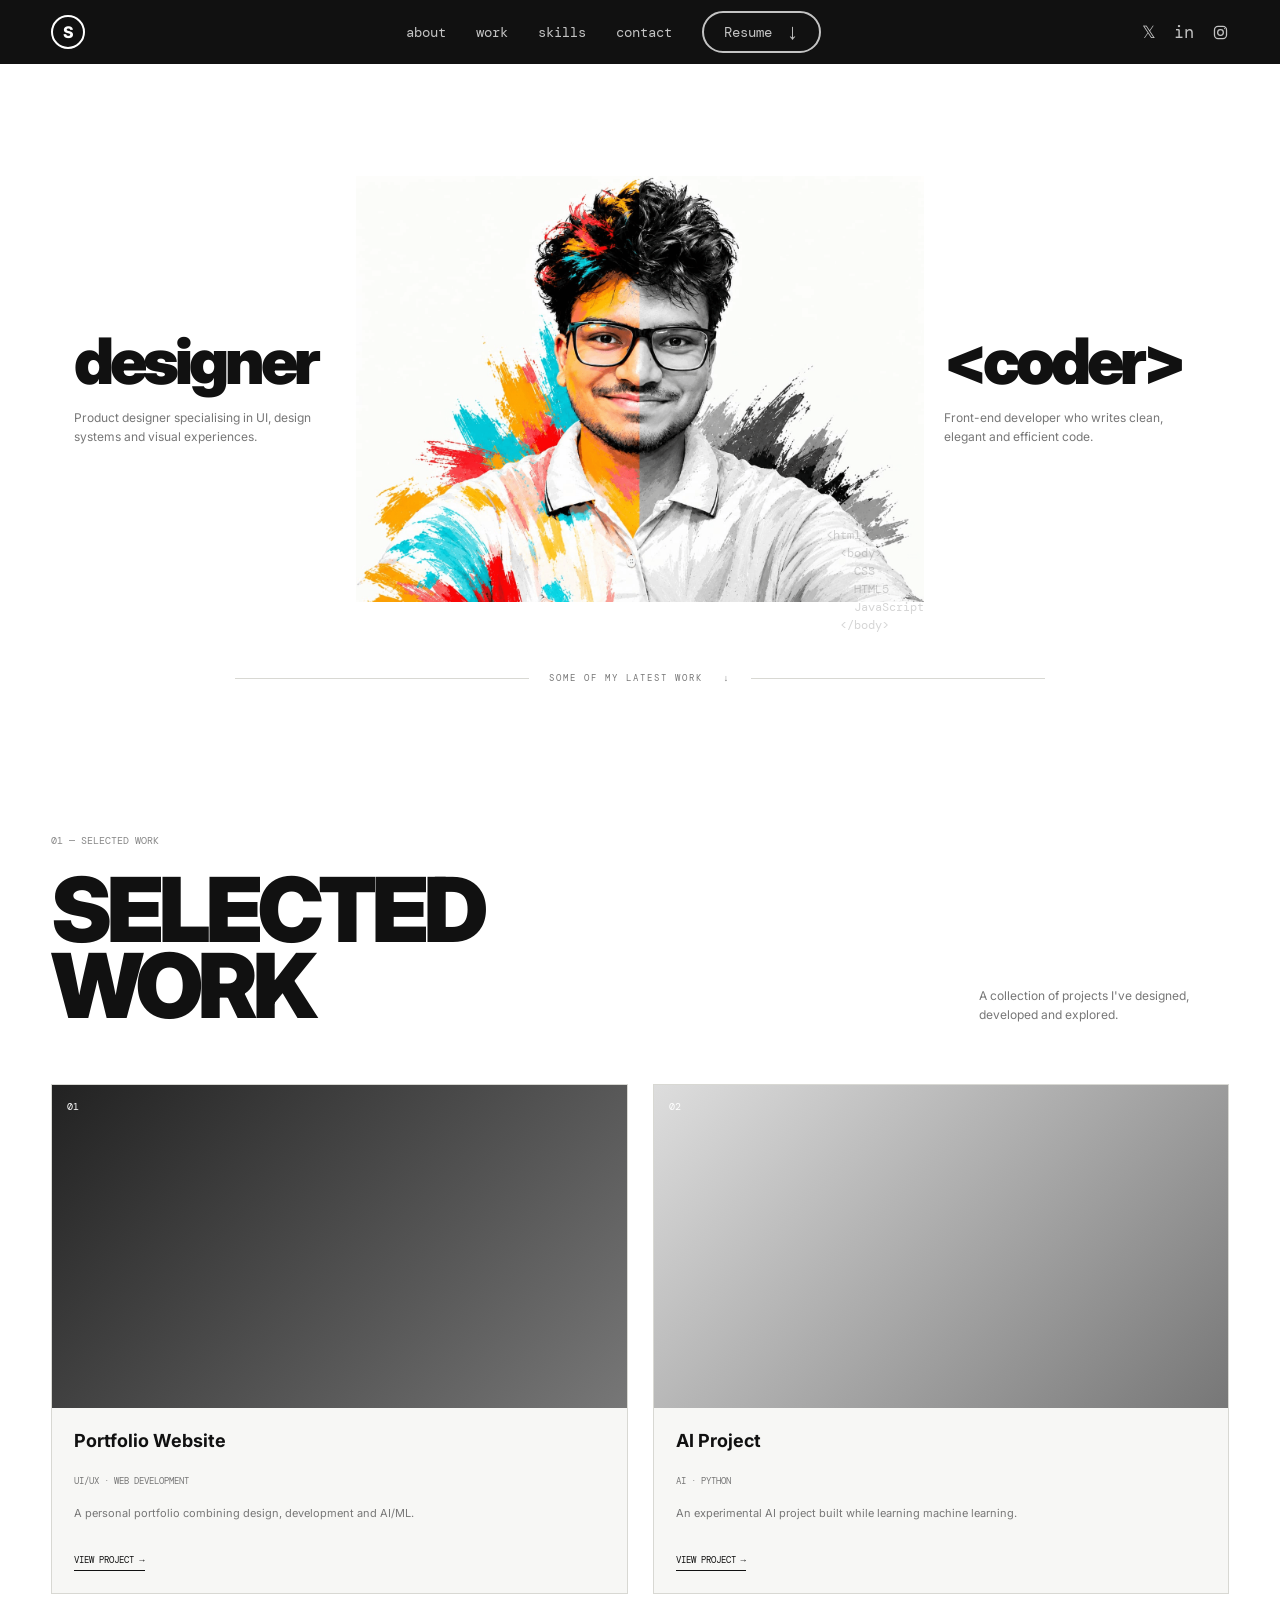
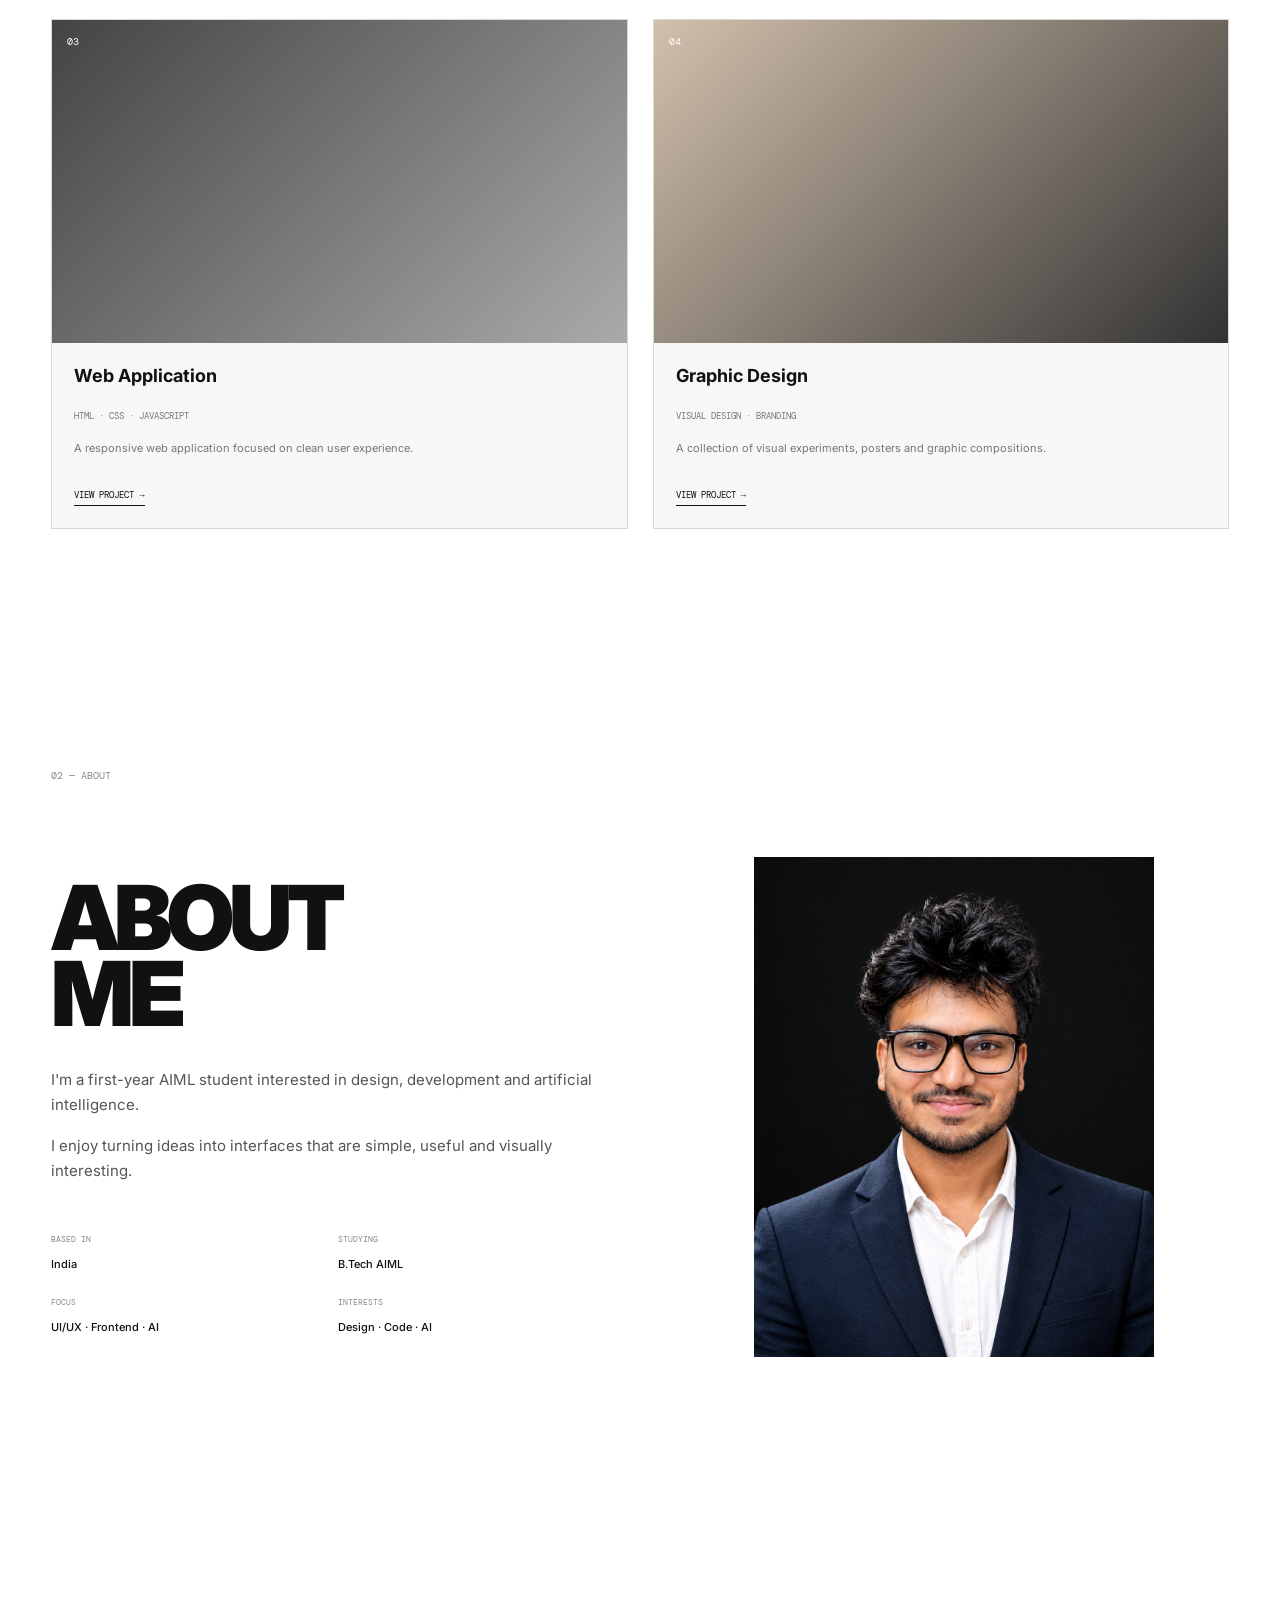
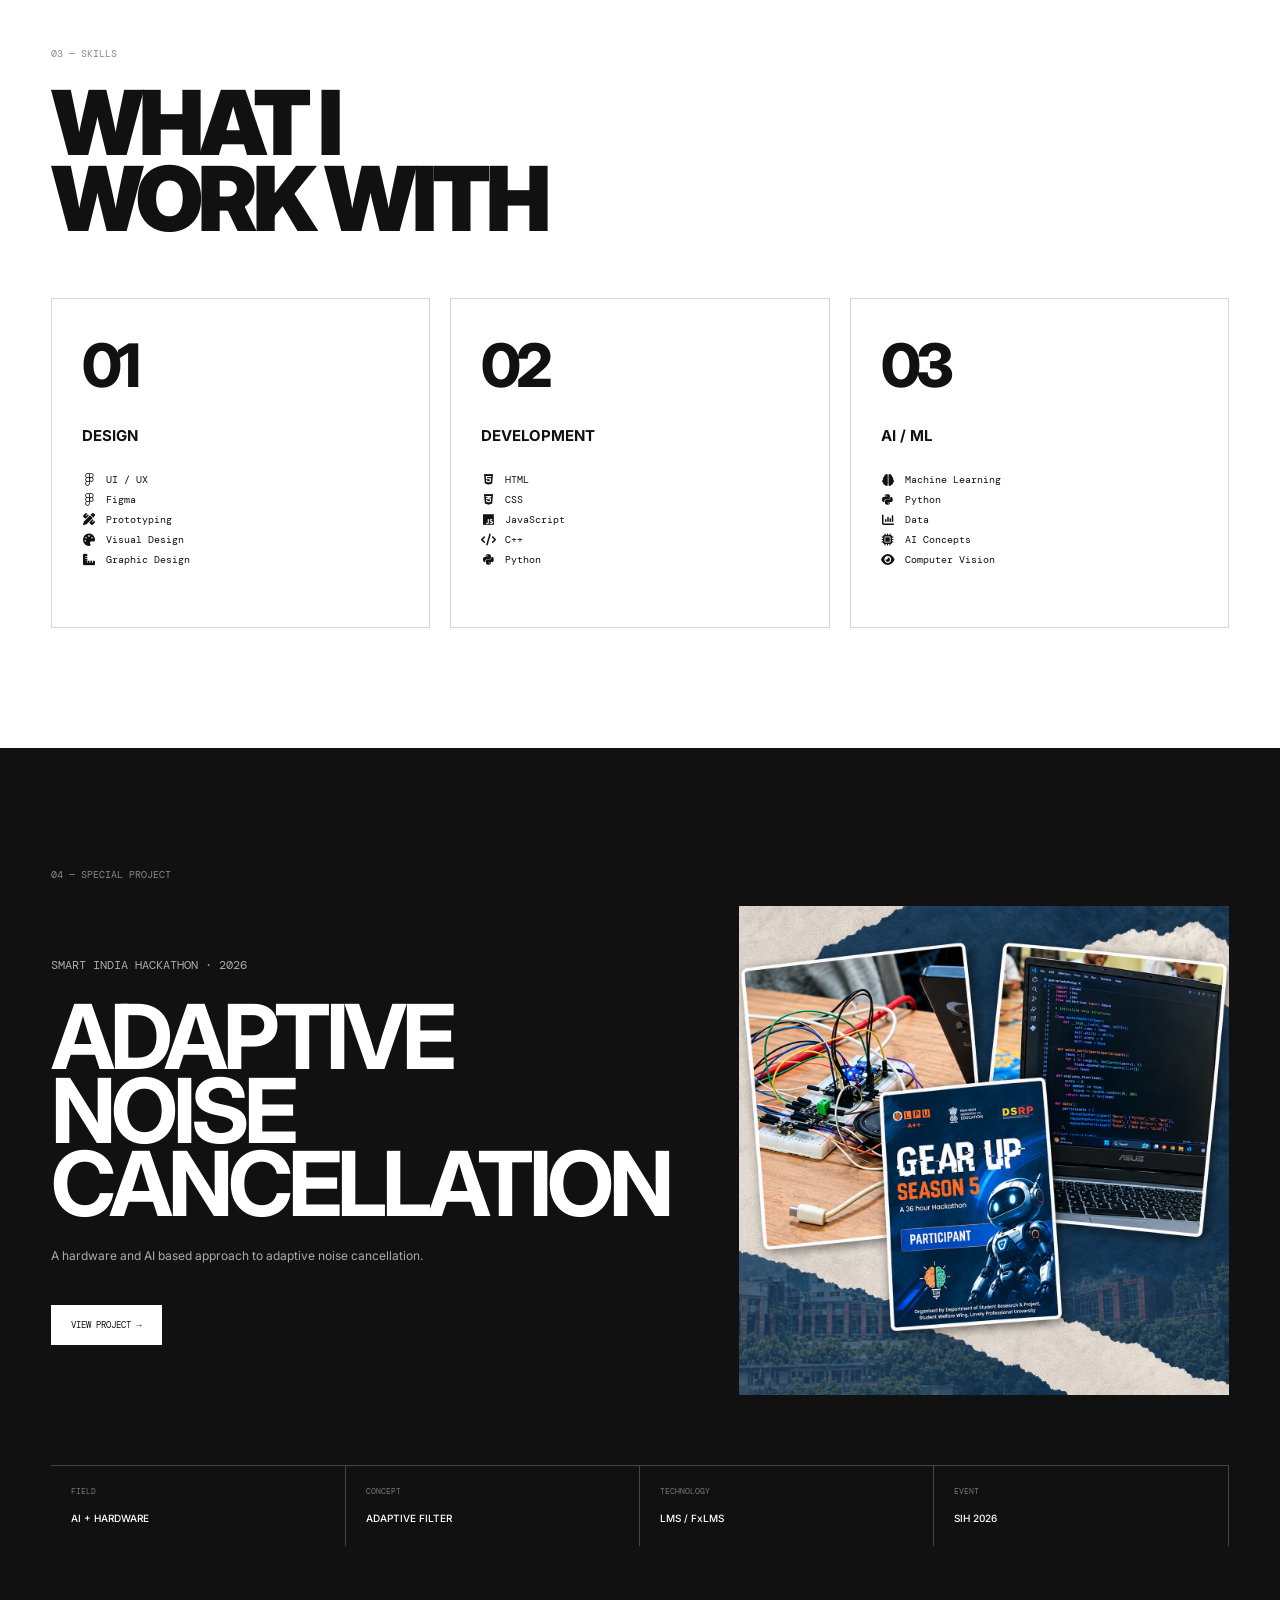
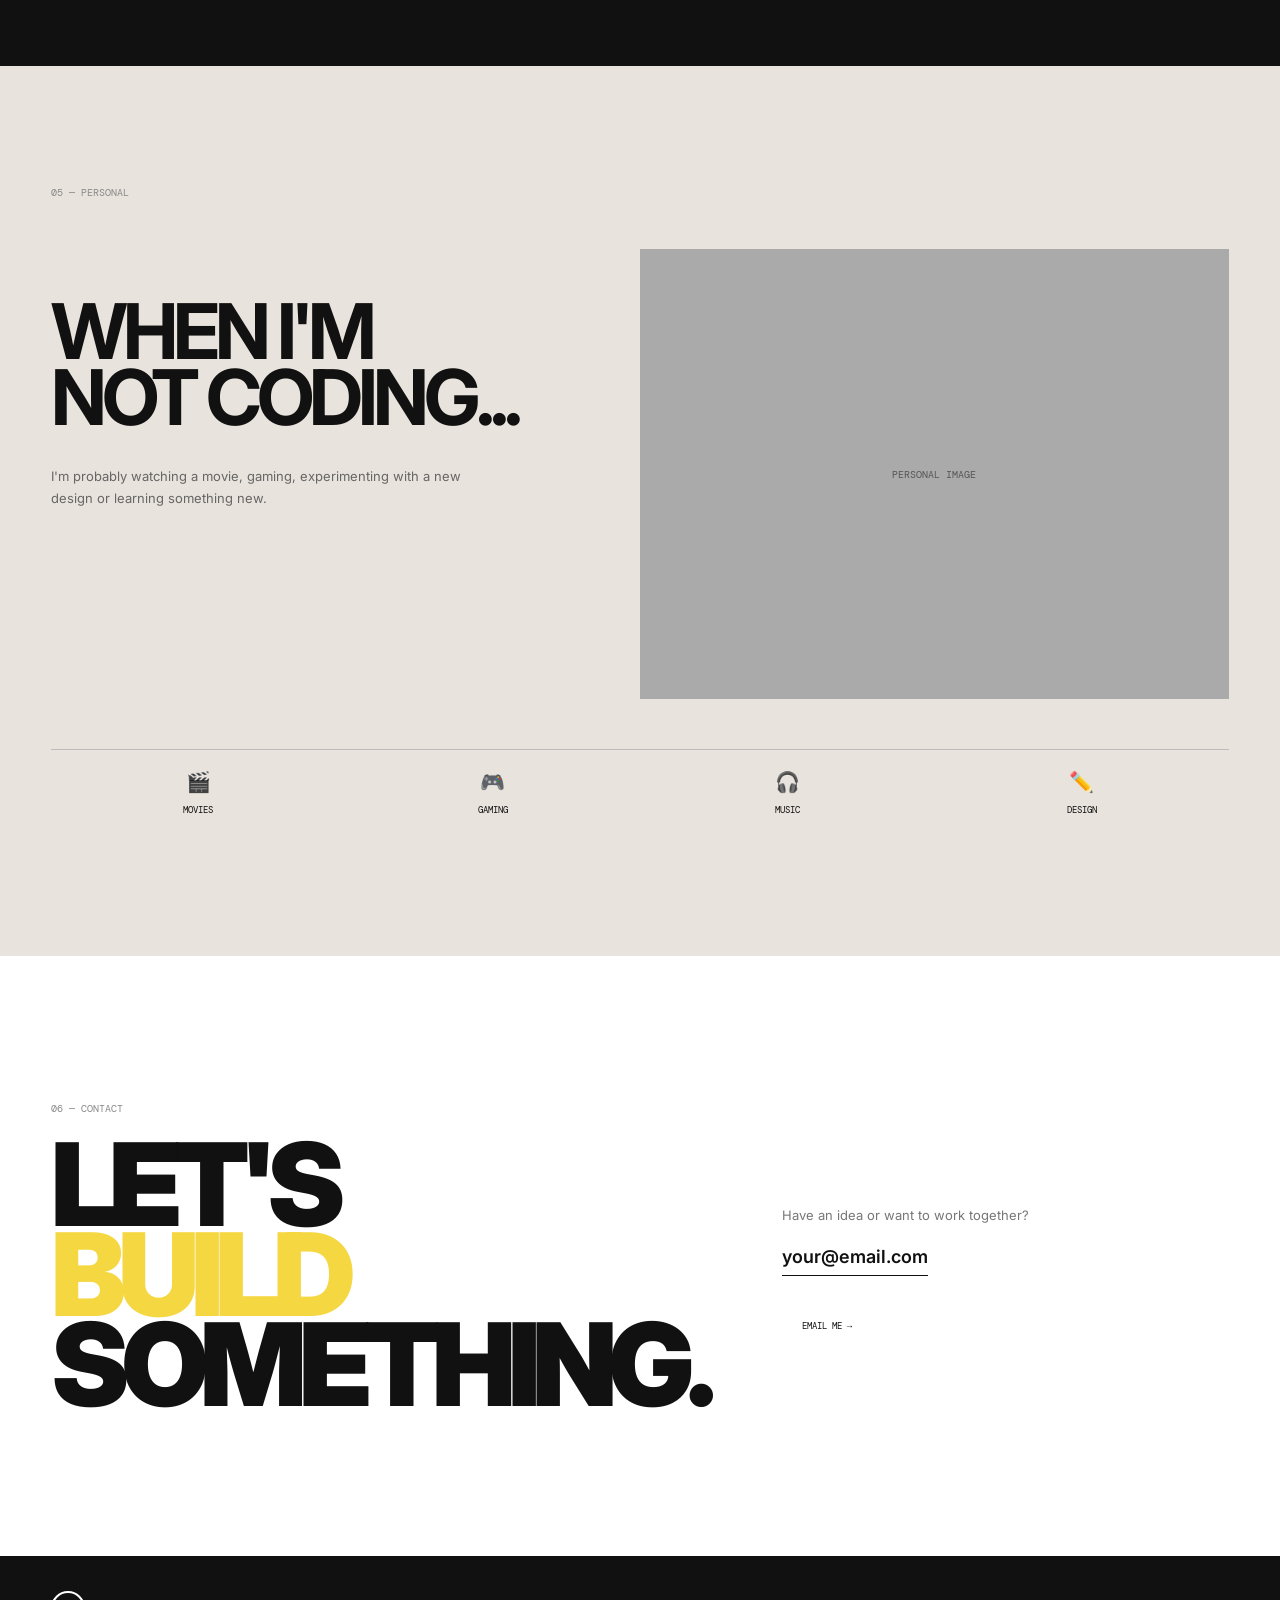
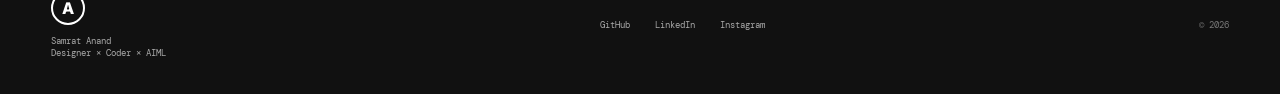
==== index_modified.html @ 87cb7495 "Base" ====
<!DOCTYPE html>
<html lang="en">

<head>
    <meta charset="UTF-8">
    <meta name="viewport" content="width=device-width, initial-scale=1.0">

    <title>Samrat Anand | Designer × Coder</title>

    <!-- Google Fonts -->
    <link rel="preconnect" href="https://fonts.googleapis.com">
    <link rel="preconnect" href="https://fonts.gstatic.com" crossorigin>

    <link
        href="https://fonts.googleapis.com/css2?family=DM+Mono:wght@400;500&family=Inter:wght@400;500;600;700;800;900&display=swap"
        rel="stylesheet">

    <link rel="stylesheet" href="https://cdnjs.cloudflare.com/ajax/libs/font-awesome/6.5.2/css/all.min.css">
    <!-- CSS -->
    <link rel="stylesheet" href="style.css">

</head>


<body>

    <!-- =========================
         NAVBAR
    ========================== -->

    <nav>

        <a href="#" class="logo">
            S
        </a>

        <div class="nav-links">
            <a href="#about">about</a>
            <a href="#work">work</a>
            <a href="#skills">skills</a>
            <a href="#contact">contact</a>
            <a href="resume.pdf" download  class="resume-btn"> 
                <span>Resume</span>
                <span class="download-icon">↓</span>
            </a>
        </div>

        <div class="socials">
            <a href="https://x.com/Yourxsamrat" target="_blank" aria-label="X">𝕏</a>
            <a href="https://www.linkedin.com/in/samrat-anand-4928663a1/" target="_blank" aria-label="LinkedIn">in</a>
            <a href="https://www.instagram.com/yourxsamrat/" target="_blank" aria-label="Instagram">
                <svg viewBox="0 0 24 24" aria-hidden="true" fill="none" stroke="currentColor" stroke-width="1.8">
                    <rect x="3.5" y="3.5" width="17" height="17" rx="5" />
                    <circle cx="12" cy="12" r="4" />
                    <circle cx="17.7" cy="6.5" r=".8" fill="currentColor" stroke="none" />
                </svg>
            </a>
        </div>

    </nav>



    <!-- =========================
         HERO
    ========================== -->

    <section class="hero">

        <!-- LEFT -->

        <div class="hero-side hero-left">

            <h1>designer</h1>

            <p>
                Product designer specialising in
                UI, design systems and visual experiences.
            </p>

        </div>


        <!-- CENTER -->

        <div class="hero-image">

            <img class="portrait" src="samrat.png" alt="Samrat Anand">

            <div class="code-bg">
                &lt;html&gt;<br>
                &nbsp;&nbsp;&lt;body&gt;<br>
                &nbsp;&nbsp;&nbsp;&nbsp;CSS<br>
                &nbsp;&nbsp;&nbsp;&nbsp;HTML5<br>
                &nbsp;&nbsp;&nbsp;&nbsp;JavaScript<br>
                &nbsp;&nbsp;&lt;/body&gt;
            </div>

        </div>


        <!-- RIGHT -->

        <div class="hero-side hero-right">

            <h1>&lt;coder&gt;</h1>

            <p>
                Front-end developer who writes
                clean, elegant and efficient code.
            </p>

        </div>


        <div class="hero-bottom">
            SOME OF MY LATEST WORK
            <span>↓</span>
        </div>

    </section>



    <!-- =========================
         SELECTED WORK
    ========================== -->

    <section id="work" class="section">

        <div class="section-number">
            01 — SELECTED WORK
        </div>

        <div class="section-heading">

            <h2>
                SELECTED<br>
                WORK
            </h2>

            <p>
                A collection of projects I've designed,
                developed and explored.
            </p>

        </div>


        <!-- ALL CARDS SAME SIZE -->

        <div class="project-grid">


            <!-- PROJECT 1 -->

            <article class="project-card">

                <div class="project-image project-one">
                    <span>01</span>
                </div>

                <div class="project-info">

                    <h3>Portfolio Website</h3>

                    <p class="project-type">
                        UI/UX · WEB DEVELOPMENT
                    </p>

                    <p class="project-description">
                        A personal portfolio combining
                        design, development and AI/ML.
                    </p>

                    <a href="#">
                        VIEW PROJECT →
                    </a>

                </div>

            </article>



            <!-- PROJECT 2 -->

            <article class="project-card">

                <div class="project-image project-two">
                    <span>02</span>
                </div>

                <div class="project-info">

                    <h3>AI Project</h3>

                    <p class="project-type">
                        AI · PYTHON
                    </p>

                    <p class="project-description">
                        An experimental AI project built
                        while learning machine learning.
                    </p>

                    <a href="#">
                        VIEW PROJECT →
                    </a>

                </div>

            </article>



            <!-- PROJECT 3 -->

            <article class="project-card">

                <div class="project-image project-three">
                    <span>03</span>
                </div>

                <div class="project-info">

                    <h3>Web Application</h3>

                    <p class="project-type">
                        HTML · CSS · JAVASCRIPT
                    </p>

                    <p class="project-description">
                        A responsive web application
                        focused on clean user experience.
                    </p>

                    <a href="#">
                        VIEW PROJECT →
                    </a>

                </div>

            </article>



            <!-- PROJECT 4 -->

            <article class="project-card">

                <div class="project-image project-four">
                    <span>04</span>
                </div>

                <div class="project-info">

                    <h3>Graphic Design</h3>

                    <p class="project-type">
                        VISUAL DESIGN · BRANDING
                    </p>

                    <p class="project-description">
                        A collection of visual experiments,
                        posters and graphic compositions.
                    </p>

                    <a href="#">
                        VIEW PROJECT →
                    </a>

                </div>

            </article>

        </div>

    </section>



    <!-- =========================
         ABOUT
    ========================== -->

    <section id="about" class="section">

        <div class="section-number">
            02 — ABOUT
        </div>


        <div class="about-grid">

            <div class="about-text">

                <h2>
                    ABOUT<br>
                    ME
                </h2>

                <p>
                    I'm a first-year AIML student interested
                    in design, development and artificial
                    intelligence.
                </p>

                <p>
                    I enjoy turning ideas into interfaces
                    that are simple, useful and visually
                    interesting.
                </p>


                <div class="details">

                    <div>
                        <span>BASED IN</span>
                        <strong>India</strong>
                    </div>

                    <div>
                        <span>STUDYING</span>
                        <strong>B.Tech AIML</strong>
                    </div>

                    <div>
                        <span>FOCUS</span>
                        <strong>UI/UX · Frontend · AI</strong>
                    </div>

                    <div>
                        <span>INTERESTS</span>
                        <strong>Design · Code · AI</strong>
                    </div>

                </div>

            </div>


            <div class="about-image">
                <img src="samrat_about.png" alt="Samrat Anand portrait">
            </div>

        </div>

    </section>



    <!-- =========================
         SKILLS
    ========================== -->

    <section id="skills" class="section">

        <div class="section-number">
            03 — SKILLS
        </div>

        <h2 class="big-title">
            WHAT I<br>
            WORK WITH
        </h2>


        <div class="skills-grid">


            <div class="skill-card">

                <span class="skill-number">
                    01
                </span>

                <h3>DESIGN</h3>

                <ul>
                    <li><i class="fa-brands fa-figma"></i> UI / UX</li>
                    <li><i class="fa-brands fa-figma"></i> Figma</li>
                    <li><i class="fa-solid fa-pen-ruler"></i> Prototyping</li>
                    <li><i class="fa-solid fa-palette"></i> Visual Design</li>
                    <li><i class="fa-solid fa-ruler-combined"></i> Graphic Design</li>
                </ul>

            </div>



            <div class="skill-card">

                <span class="skill-number">
                    02
                </span>

                <h3>DEVELOPMENT</h3>

                <ul>
                    <li><i class="fa-brands fa-html5"></i> HTML</li>
                    <li><i class="fa-brands fa-css3-alt"></i> CSS</li>
                    <li><i class="fa-brands fa-js"></i> JavaScript</li>
                    <li><i class="fa-solid fa-code"></i> C++</li>
                    <li><i class="fa-brands fa-python"></i> Python</li>
                </ul>

            </div>



            <div class="skill-card">

                <span class="skill-number">
                    03
                </span>

                <h3>AI / ML</h3>

                <ul>
                    <li><i class="fa-solid fa-brain"></i> Machine Learning</li>
                    <li><i class="fa-brands fa-python"></i> Python</li>
                    <li><i class="fa-solid fa-chart-column"></i> Data</li>
                    <li><i class="fa-solid fa-microchip"></i> AI Concepts</li>
                    <li><i class="fa-solid fa-eye"></i> Computer Vision</li>
                </ul>

            </div>

        </div>

    </section>



    <!-- =========================
         SPECIAL PROJECT
    ========================== -->

    <section class="special-project">

        <div class="section-number">
            04 — SPECIAL PROJECT
        </div>


        <div class="special-grid">

            <div class="special-content">

                <p class="mono">
                    SMART INDIA HACKATHON · 2026
                </p>

                <h2>
                    ADAPTIVE<br>
                    NOISE<br>
                    CANCELLATION
                </h2>

                <p class="special-description">
                    A hardware and AI based approach
                    to adaptive noise cancellation.
                </p>

                <a href="#" class="button">
                    VIEW PROJECT →
                </a>

            </div>


            <div class="special-image">
                <img src="sih.png" alt="Sih image" >
            </div>

        </div>


        <div class="special-details">

            <div>
                <span>FIELD</span>
                <strong>AI + HARDWARE</strong>
            </div>

            <div>
                <span>CONCEPT</span>
                <strong>ADAPTIVE FILTER</strong>
            </div>

            <div>
                <span>TECHNOLOGY</span>
                <strong>LMS / FxLMS</strong>
            </div>

            <div>
                <span>EVENT</span>
                <strong>SIH 2026</strong>
            </div>

        </div>

    </section>



    <!-- =========================
         PERSONAL
    ========================== -->

    <section class="personal">

        <div class="section-number">
            05 — PERSONAL
        </div>


        <div class="personal-grid">

            <div class="personal-text">

                <h2>
                    WHEN I'M<br>
                    NOT CODING...
                </h2>

                <p>
                    I'm probably watching a movie,
                    gaming, experimenting with a new
                    design or learning something new.
                </p>

            </div>


            <div class="personal-image">
                PERSONAL IMAGE
            </div>

        </div>


        <div class="interests">

            <div>
                🎬
                <span>MOVIES</span>
            </div>

            <div>
                🎮
                <span>GAMING</span>
            </div>

            <div>
                🎧
                <span>MUSIC</span>
            </div>

            <div>
                ✏️
                <span>DESIGN</span>
            </div>

        </div>

    </section>



    <!-- =========================
         CONTACT
    ========================== -->

    <section id="contact" class="contact section">

        <div class="section-number">
            06 — CONTACT
        </div>


        <div class="contact-grid">

            <h2>
                LET'S<br>
                <span class="highlight-word">BUILD</span><br>
                SOMETHING.
            </h2>


            <div class="contact-info">

                <p>
                    Have an idea or want to
                    work together?
                </p>

                <a
                    href="mailto:your@email.com"
                    class="email">
                    your@email.com
                </a>

                <a
                    href="mailto:your@email.com"
                    class="button">
                    EMAIL ME →
                </a>

            </div>

        </div>

    </section>



    <!-- =========================
         FOOTER
    ========================== -->

    <footer>

        <div>

            <div class="footer-logo">
                A
            </div>

            <p>
                Samrat Anand<br>
                Designer × Coder × AIML
            </p>

        </div>


        <div class="footer-links">

            <a href="#">GitHub</a>
            <a href="https://www.linkedin.com/in/samrat-anand-4928663a1/" target="_blank" aria-label="LinkedIn"">LinkedIn</a>
            <a href="https://www.instagram.com/yourxsamrat/" target="_blank ">Instagram</a>

        </div>


        <div class="copyright">
            © 2026
        </div>

    </footer>


</body>

</html>
---- style.css ----
* {
    margin: 0;
    padding: 0;
    box-sizing: border-box;
}

html {
    scroll-behavior: smooth;
}

body {
    background: #fff;
    color: #111;
    font-family: "Inter", sans-serif;
    overflow-x: hidden;
}

a {
    color: inherit;
    text-decoration: none;
}

img {
    max-width: 100%;
    display: block;
}

:root {
    --black: #111;
    --white: #fff;
    --gray: #777;
    --light-gray: #d8d8d3;
}

.mono {
    font-family: "DM Mono", monospace;
}


/* =========================
   NAVBAR
========================= */

nav {
    height: 64px;

    background: #111;
    color: white;

    display: flex;
    align-items: center;
    justify-content: space-between;

    padding: 0 4vw;

    position: sticky;
    top: 0;

    z-index: 100;
}

.logo,
.footer-logo {
    width: 34px;
    height: 34px;

    border: 2px solid white;
    border-radius: 50%;

    display: flex;
    align-items: center;
    justify-content: center;

    font-weight: 800;
}

.nav-links {
    display: flex;
    gap: 30px;
    align-items: center;
}

.nav-links a,
.socials a {
    font-family: "DM Mono", monospace;
    font-size: 12px;

    opacity: .75;

    transition: .3s;
}

.nav-links a {
    font-size: 14px;
}

.nav-links a:hover,
.socials a:hover {
    opacity: 1;
}

.socials {
    display: flex;
    align-items: center;
    gap: 18px;
}

.socials a {
    font-size: 17px;
}

.socials svg {
    display: block;
    width: 17px;
    height: 17px;
}

.resume-btn {
    display: inline-flex;
    align-items: center;
    gap: 14px;

    padding: 10px 20px;

    border: 2px solid #fff;
    border-radius: 50px;

    color: white;
    text-decoration: none;

    font-size: 16px;
    

    transition: all 0.3s ease;
}

.download-icon{
    font-size: 22px;
    line-height: 18px;
}
.resume-btn:hover {
    background: #fff;
    color: black;
}

/* =========================
   HERO
========================= */

.hero {
    width: 92%;
    max-width: 1400px;
    min-height: 650px;
    margin: auto;
    display: grid;
    grid-template-columns: 1fr 2fr 1fr;
    align-items: center;
    position: relative;
    column-gap: 20px;
}

.hero-side {
    position: relative;
    z-index: 2;
}

.hero-left {
    padding-left: 8%;
    padding-right: 0;
}
.hero-right {
    padding-left: o;
    padding-right: 8%;
}

.hero-side h1 {
    font-size: clamp(48px, 5vw, 78px);
    line-height: .9;
    letter-spacing: -4px;
    font-weight: 900;
}

.hero-side p {
    max-width: 250px;
    margin-top: 20px;
    font-size: 12px;
    line-height: 1.55;
    color: var(--gray);
}

.hero-image {
    width: 100%;
    height: 650px;
    min-height: 500px;
    position: relative;
    display: flex;
    justify-content: center;
    align-items: center;
    overflow: hidden;
}

.portrait {
    width: 100%;
    height: auto;
    object-fit: contain;
    object-position: center bottom;
    border-radius: 0;
    mix-blend-mode: multiply;
}

.code-bg {
    position: absolute;
    right: 0;
    bottom: 80px;
    font-family: "DM Mono", monospace;
    font-size: 12px;
    line-height: 1.5;
    color: #d5d5d5;
    z-index: -1;
}

.hero-bottom {
    position: absolute;

    bottom: 30px;

    left: 0;
    right: 0;

    display: flex;
    align-items: center;
    justify-content: center;

    gap: 20px;

    font-family: "DM Mono", monospace;

    font-size: 9px;
    letter-spacing: 2px;

    color: #777;
}

.hero-bottom::before,
.hero-bottom::after {
    content: "";

    height: 1px;

    background: var(--light-gray);

    width: 25%;
}


/* =========================
   GENERAL SECTION
========================= */

.section {
    width: 92%;
    max-width: 1400px;

    margin: auto;

    padding: 120px 0;
}

.section-number {
    font-family: "DM Mono", monospace;

    font-size: 10px;

    color: #888;

    margin-bottom: 25px;
}

.section-heading {
    display: flex;

    justify-content: space-between;
    align-items: flex-end;

    margin-bottom: 60px;
}

.section-heading h2,
.big-title {
    font-size: clamp(50px, 7vw, 100px);

    line-height: .85;

    letter-spacing: -5px;

    font-weight: 900;
}

.section-heading p {
    width: 250px;

    font-size: 12px;

    line-height: 1.6;

    color: #777;
}


/* =========================
   SELECTED WORK
========================= */

.project-grid {

    display: grid;

    grid-template-columns: repeat(2, 1fr);

    gap: 25px;
}


/*
   IMPORTANT:
   Every project card is the same size.
*/

.project-card {

    border: 1px solid var(--light-gray);

    background: #f7f7f5;

    transition: .3s;
}

.project-card:hover {
    transform: translateY(-6px);
}


/*
   SAME IMAGE SIZE
*/

.project-image {

    width: 100%;

    aspect-ratio: 16 / 9;

    display: flex;

    align-items: flex-start;
    justify-content: space-between;

    padding: 15px;

    color: white;

    font-family: "DM Mono", monospace;

    font-size: 10px;
}


/* Temporary project backgrounds */

.project-one {
    background: linear-gradient(
        135deg,
        #222,
        #777
    );
}

.project-two {
    background: linear-gradient(
        135deg,
        #ddd,
        #777
    );
}

.project-three {
    background: linear-gradient(
        135deg,
        #444,
        #aaa
    );
}

.project-four {
    background: linear-gradient(
        135deg,
        #d2c0ac,
        #333
    );
}


.project-info {

    padding: 22px;

    min-height: 185px;

    display: flex;

    flex-direction: column;

    justify-content: space-between;
}

.project-info h3 {
    font-size: 18px;
}

.project-type {
    font-family: "DM Mono", monospace;

    font-size: 9px;

    color: #777;

    margin-top: 6px;
}

.project-description {
    font-size: 11px;

    color: #777;

    line-height: 1.5;

    max-width: 400px;
}

.project-info a {
    font-family: "DM Mono", monospace;

    font-size: 9px;

    margin-top: 15px;

    width: fit-content;

    border-bottom: 1px solid #111;

    padding-bottom: 4px;
}


/* =========================
   ABOUT
========================= */

.about-grid {

    display: grid;

    grid-template-columns: 1fr 1fr;

    gap: 80px;

    align-items: center;
}

.about-text h2 {

    font-size: clamp(50px, 7vw, 100px);

    line-height: .85;

    letter-spacing: -5px;
    font-weight: 900;

    margin-bottom: 35px;
}

.about-text > p {

    max-width: 550px;

    font-size: 15px;

    line-height: 1.7;

    color: #555;

    margin-bottom: 15px;
}

.details {

    display: grid;

    grid-template-columns: 1fr 1fr;

    gap: 25px;

    margin-top: 50px;
}

.details span {

    display: block;

    font-family: "DM Mono", monospace;

    font-size: 8px;

    color: #888;

    margin-bottom: 8px;
}

.details strong {

    font-size: 11px;

    font-weight: 500;
}

.about-image {

    width: 400px;
    aspect-ratio: 2/3;
    max-width: 470px;
    height: auto;
    margin-inline: auto;
    padding: 0;
    background: transparent;
    overflow: hidden;

    display: flex;
    justify-content: center;
    align-items: center;
}

.about-image img {
    width: 100%;
    height: auto;
    max-height: 500px;
    object-fit: cover;
    object-position: center;
    display: block;
}


/* =========================
   SKILLS
========================= */

.big-title {

    margin-bottom: 60px;
}

.skills-grid {

    display: grid;

    grid-template-columns: repeat(3, 1fr);

    gap: 20px;
}

.skill-card {

    border: 1px solid var(--light-gray);

    min-height: 330px;

    padding: 30px;

    transition: .3s;
}

.skill-card:hover {

    background: #111;

    color: white;

    transform: translateY(-5px);
}

.skill-number {

    font-size: 60px;

    font-weight: 800;

    letter-spacing: -5px;
}

.skill-card h3 {

    font-size: 15px;

    margin: 25px 0;
}

.skill-card ul {

    list-style: none;

    font-family: "DM Mono", monospace;

    font-size: 10px;

    line-height: 2;
}

.skill-card li {
    display: flex;
    align-items: center;
    gap: 10px;
}

.skill-card li i {
    width: 14px;
    text-align: center;
    font-size: 12px;
    color: inherit;
}


/* =========================
   SPECIAL PROJECT
========================= */

.special-project {

    width: 100%;

    background: #111;

    color: white;

    padding: 120px 4vw;
}

.special-project .section-number {
    color: #888;
}

.special-grid {

    display: grid;

    grid-template-columns: 1.2fr 1fr;

    gap: 70px;

    align-items: center;
}

.special-content h2 {

    font-size: clamp(50px, 7vw, 100px);

    line-height: .82;

    letter-spacing: -5px;

    margin: 25px 0;
}

.special-content > p {

    color: #aaa;

    font-size: 12px;

    line-height: 1.6;

    max-width: 500px;
}

.special-description {
    margin-bottom: 30px;
}

.special-image {

    aspect-ratio: 1 / 1;

    background: linear-gradient(
        135deg,
        #777,
        #222
    );

    display: flex;

    align-items: center;
    justify-content: center;

    font-family: "DM Mono", monospace;

    font-size: 10px;

    color: #aaa;
}

.button {

    display: inline-block;

    padding: 14px 20px;

    background: white;

    color: #111;

    font-family: "DM Mono", monospace;

    font-size: 9px;

    margin-top: 10px;
}

.special-details {

    display: grid;

    grid-template-columns: repeat(4, 1fr);

    margin-top: 70px;

    border-top: 1px solid #444;
}

.special-details div {

    padding: 20px;

    border-right: 1px solid #444;
}

.special-details span {

    display: block;

    font-family: "DM Mono", monospace;

    font-size: 8px;

    color: #777;

    margin-bottom: 10px;
}

.special-details strong {

    font-size: 10px;

    font-weight: 500;
}


/* =========================
   PERSONAL
========================= */

.personal {

    width: 100%;

    background: #e8e3dc;

    padding: 120px 4vw;
}

.personal-grid {

    display: grid;

    grid-template-columns: 1fr 1fr;

    margin-top: 50px;
}

.personal-text {

    padding: 50px 0;
}

.personal-text h2 {

    font-size: clamp(45px, 6vw, 80px);

    line-height: .85;

    letter-spacing: -5px;
}

.personal-text p {

    max-width: 450px;

    margin-top: 35px;

    font-size: 13px;

    line-height: 1.7;

    color: #666;
}

.personal-image {

    min-height: 450px;

    background: #aaa;

    display: flex;

    align-items: center;
    justify-content: center;

    font-family: "DM Mono", monospace;

    font-size: 10px;

    color: #555;
}

.interests {

    display: grid;

    grid-template-columns: repeat(4, 1fr);

    margin-top: 50px;
}

.interests div {

    text-align: center;

    padding: 20px;

    border-top: 1px solid #bbb;

    font-size: 20px;
}

.interests span {

    display: block;

    font-family: "DM Mono", monospace;

    font-size: 9px;

    margin-top: 10px;
}


/* =========================
   CONTACT
========================= */

.contact {

    min-height: 600px;

    display: flex;

    flex-direction: column;

    justify-content: center;
}

.contact-grid {

    display: grid;

    grid-template-columns: 1.5fr 1fr;

    gap: 60px;

    align-items: center;
}

.contact-grid h2 {

    font-size: clamp(60px, 9vw, 140px);

    line-height: .78;

    letter-spacing: -8px;

    font-weight: 900;
    color: #111;
}

.highlight-word {
    color: #f5d742;
}

.contact-info p {

    color: #777;

    font-size: 13px;

    line-height: 1.6;

    margin-bottom: 20px;
}

.email {

    display: block;

    width: fit-content;

    font-size: 18px;

    font-weight: 600;

    border-bottom: 1px solid #111;

    padding-bottom: 8px;

    margin-bottom: 20px;
}


/* =========================
   FOOTER
========================= */

footer {

    background: #111;

    color: white;

    padding: 35px 4vw;

    display: flex;

    align-items: center;

    justify-content: space-between;
}

footer p {

    font-family: "DM Mono", monospace;

    font-size: 9px;

    color: #aaa;

    margin-top: 10px;
}

.footer-logo {

    margin-bottom: 10px;
}

.footer-links {

    display: flex;

    gap: 25px;
}

.footer-links a {

    font-family: "DM Mono", monospace;

    font-size: 9px;

    color: #aaa;
}

.copyright {

    font-family: "DM Mono", monospace;

    font-size: 9px;

    color: #777;
}


/* =========================
   TABLET
========================= */

@media (max-width: 900px) {

    .nav-links {
        display: none;
    }

    .hero {

        grid-template-columns: 1fr;

        text-align: center;

        padding: 70px 0;
    }

    .hero-side p {
        margin: 15px auto;
    }

    .hero-image {

        height: 450px;

        order: 2;
    }

    .hero-side:first-child {
        order: 1;
    }

    .hero-side:last-child {
        order: 3;
    }

    .project-grid {

        grid-template-columns: 1fr;
    }

    .about-grid,
    .special-grid,
    .personal-grid,
    .contact-grid {

        grid-template-columns: 1fr;
    }

    .skills-grid {

        grid-template-columns: 1fr 1fr;
    }

    .special-details {

        grid-template-columns: 1fr 1fr;
    }

    .interests {

        grid-template-columns: 1fr 1fr;
    }

    .section-heading {

        flex-direction: column;

        align-items: flex-start;

        gap: 30px;
    }
}


/* =========================
   MOBILE
========================= */

@media (max-width: 550px) {

    .section,
    .special-project,
    .personal {

        padding: 80px 6vw;
    }

    .hero {

        width: 88%;
    }

    .hero-image {
        height: 430px;
    }

    .portrait {
        width: 100%;
    }

    .hero-side h1 {

        font-size: 45px;
    }

    .skills-grid {

        grid-template-columns: 1fr;
    }

    .details {

        grid-template-columns: 1fr;
    }

    .special-details {

        grid-template-columns: 1fr;
    }

    .special-details div {

        border-right: none;

        border-bottom: 1px solid #444;
    }

    .interests {

        grid-template-columns: 1fr 1fr;
    }

    footer {

        flex-direction: column;

        gap: 30px;

        text-align: center;
    }

    .footer-logo {

        margin: auto;
    }

    .section-heading h2,
    .big-title {

        letter-spacing: -3px;
    }

}
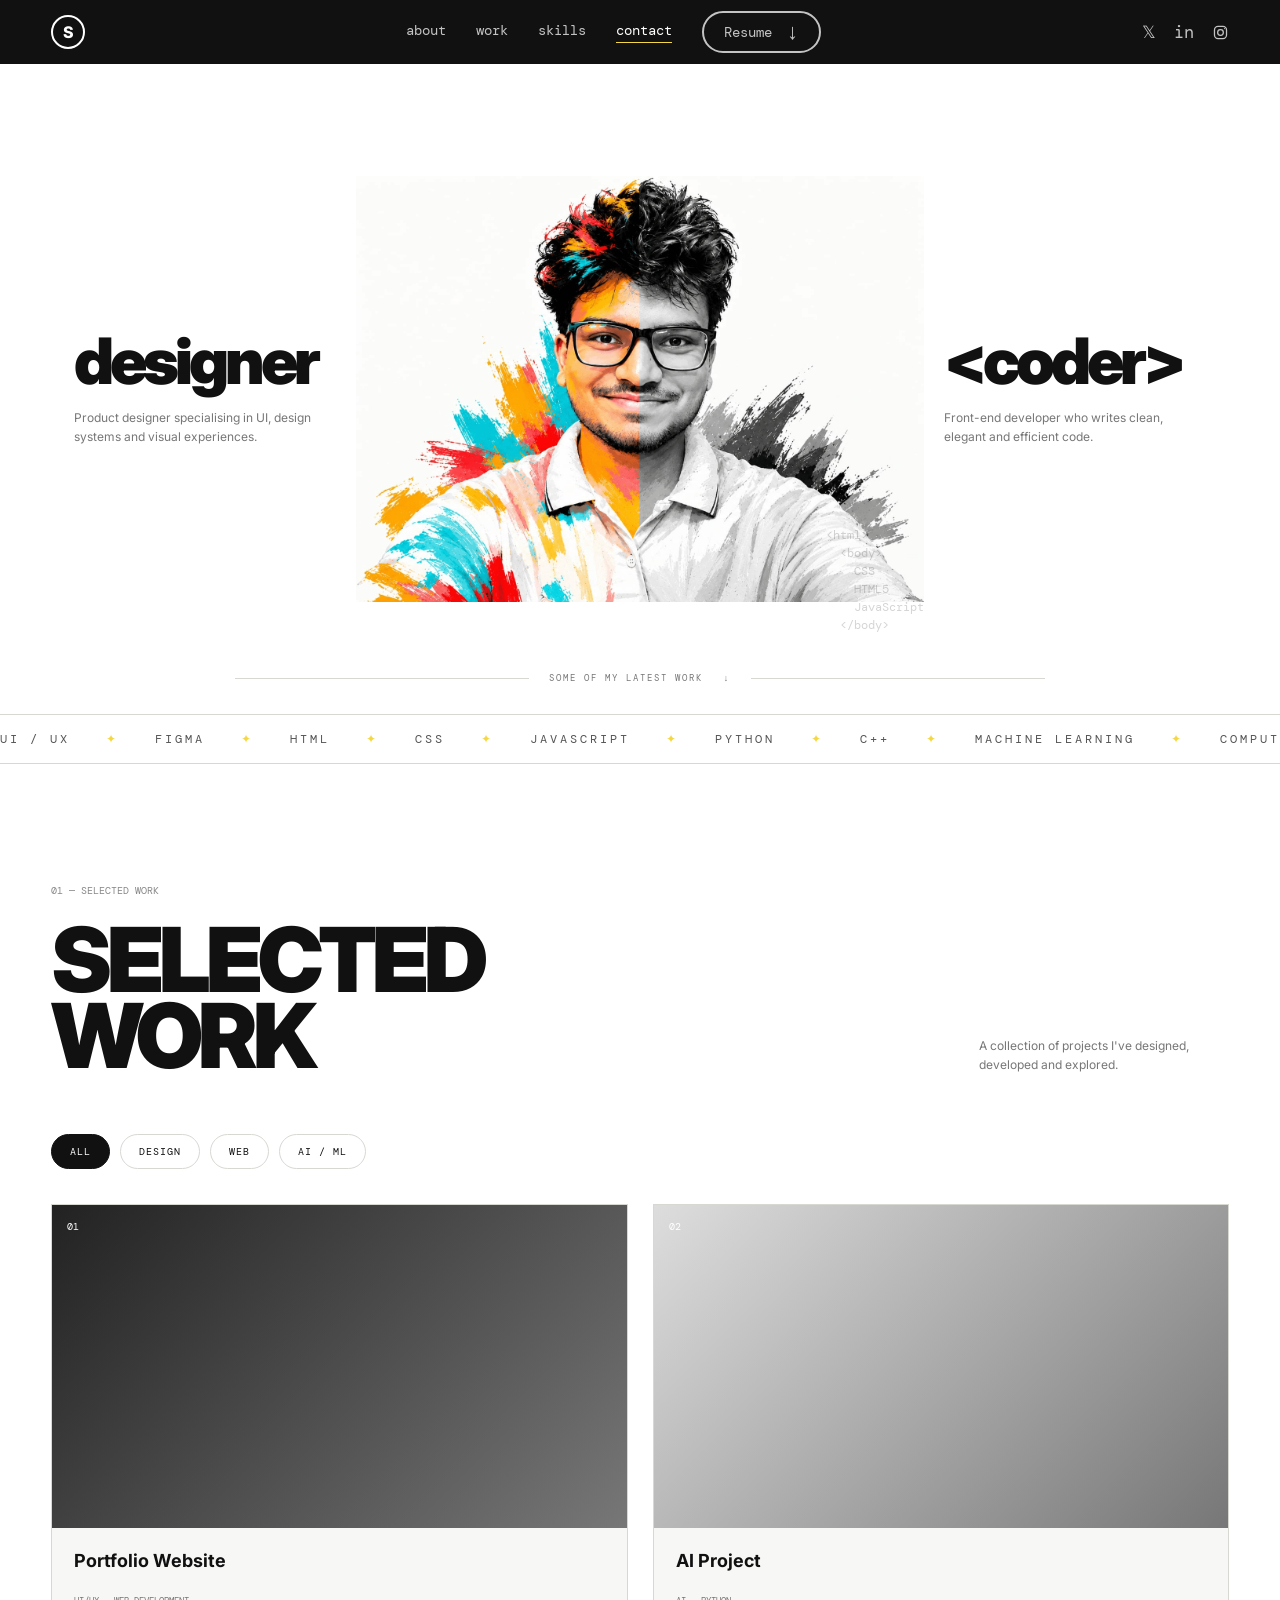
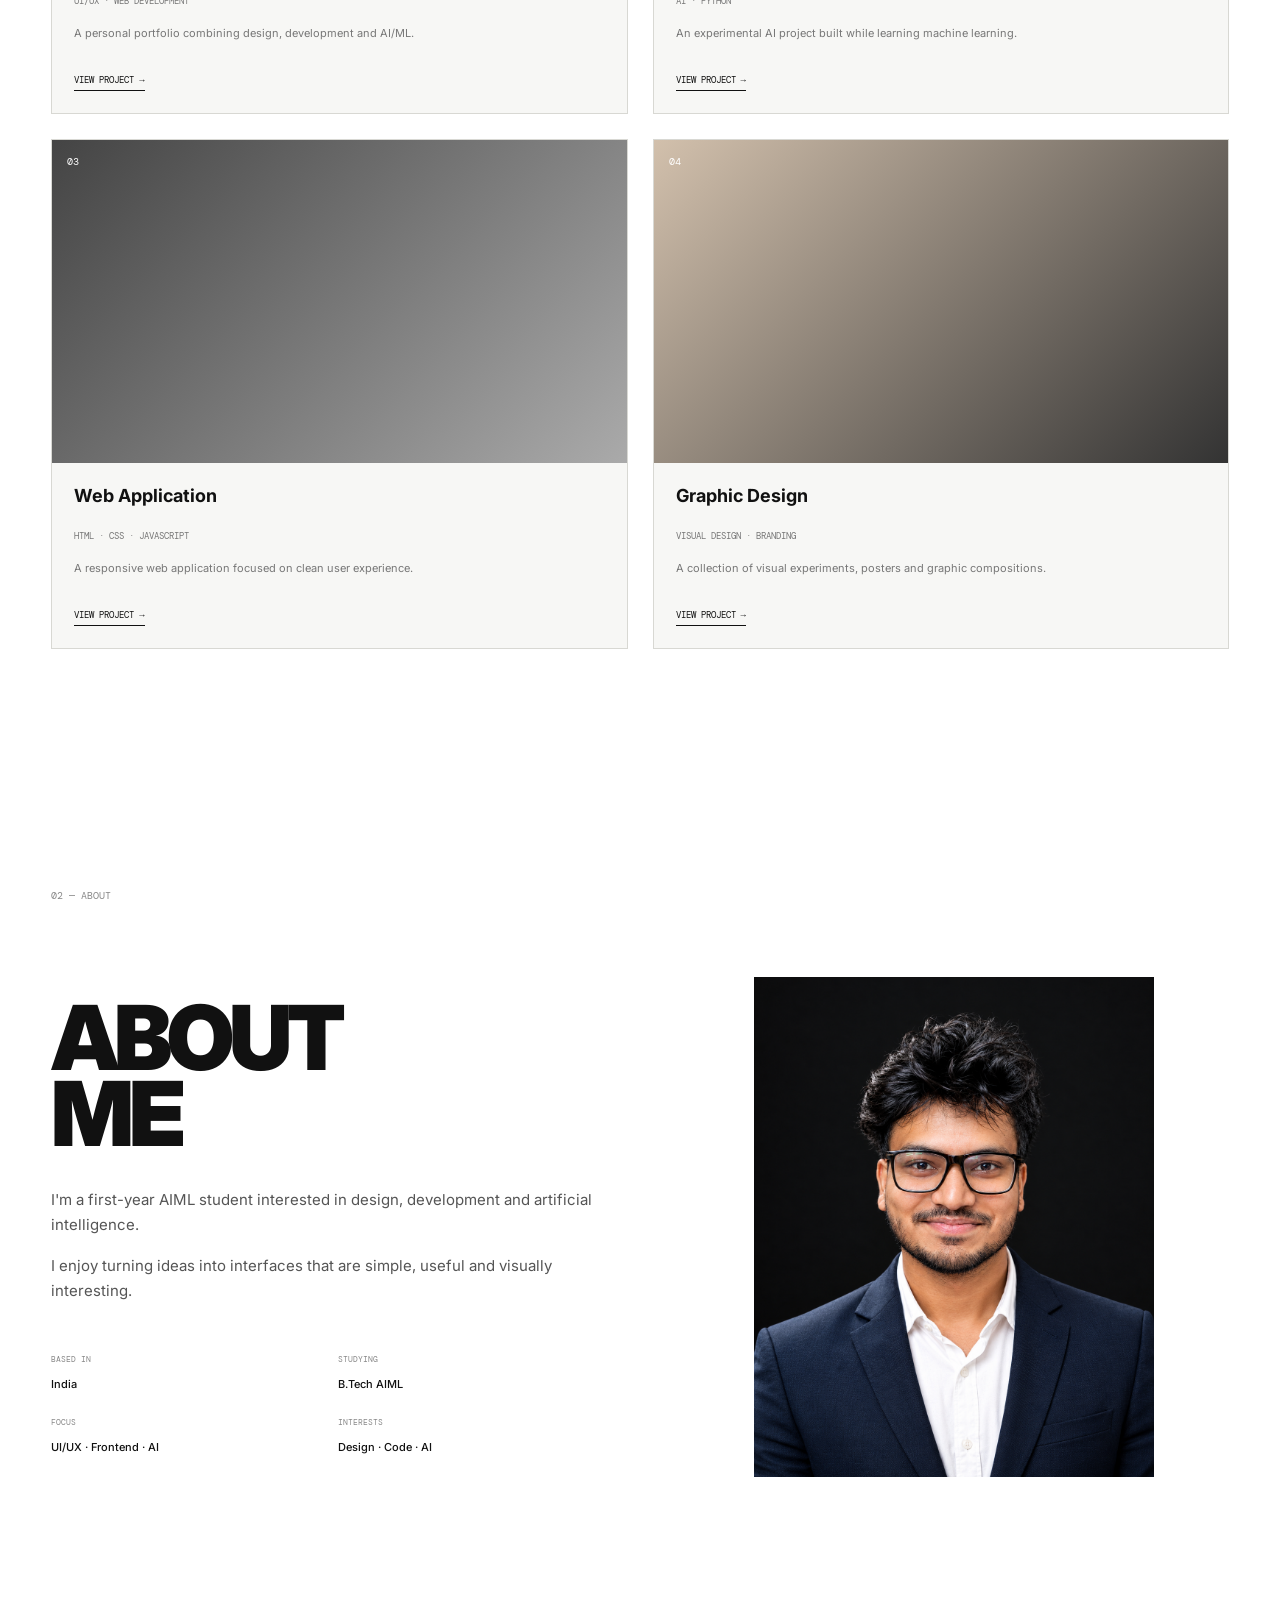
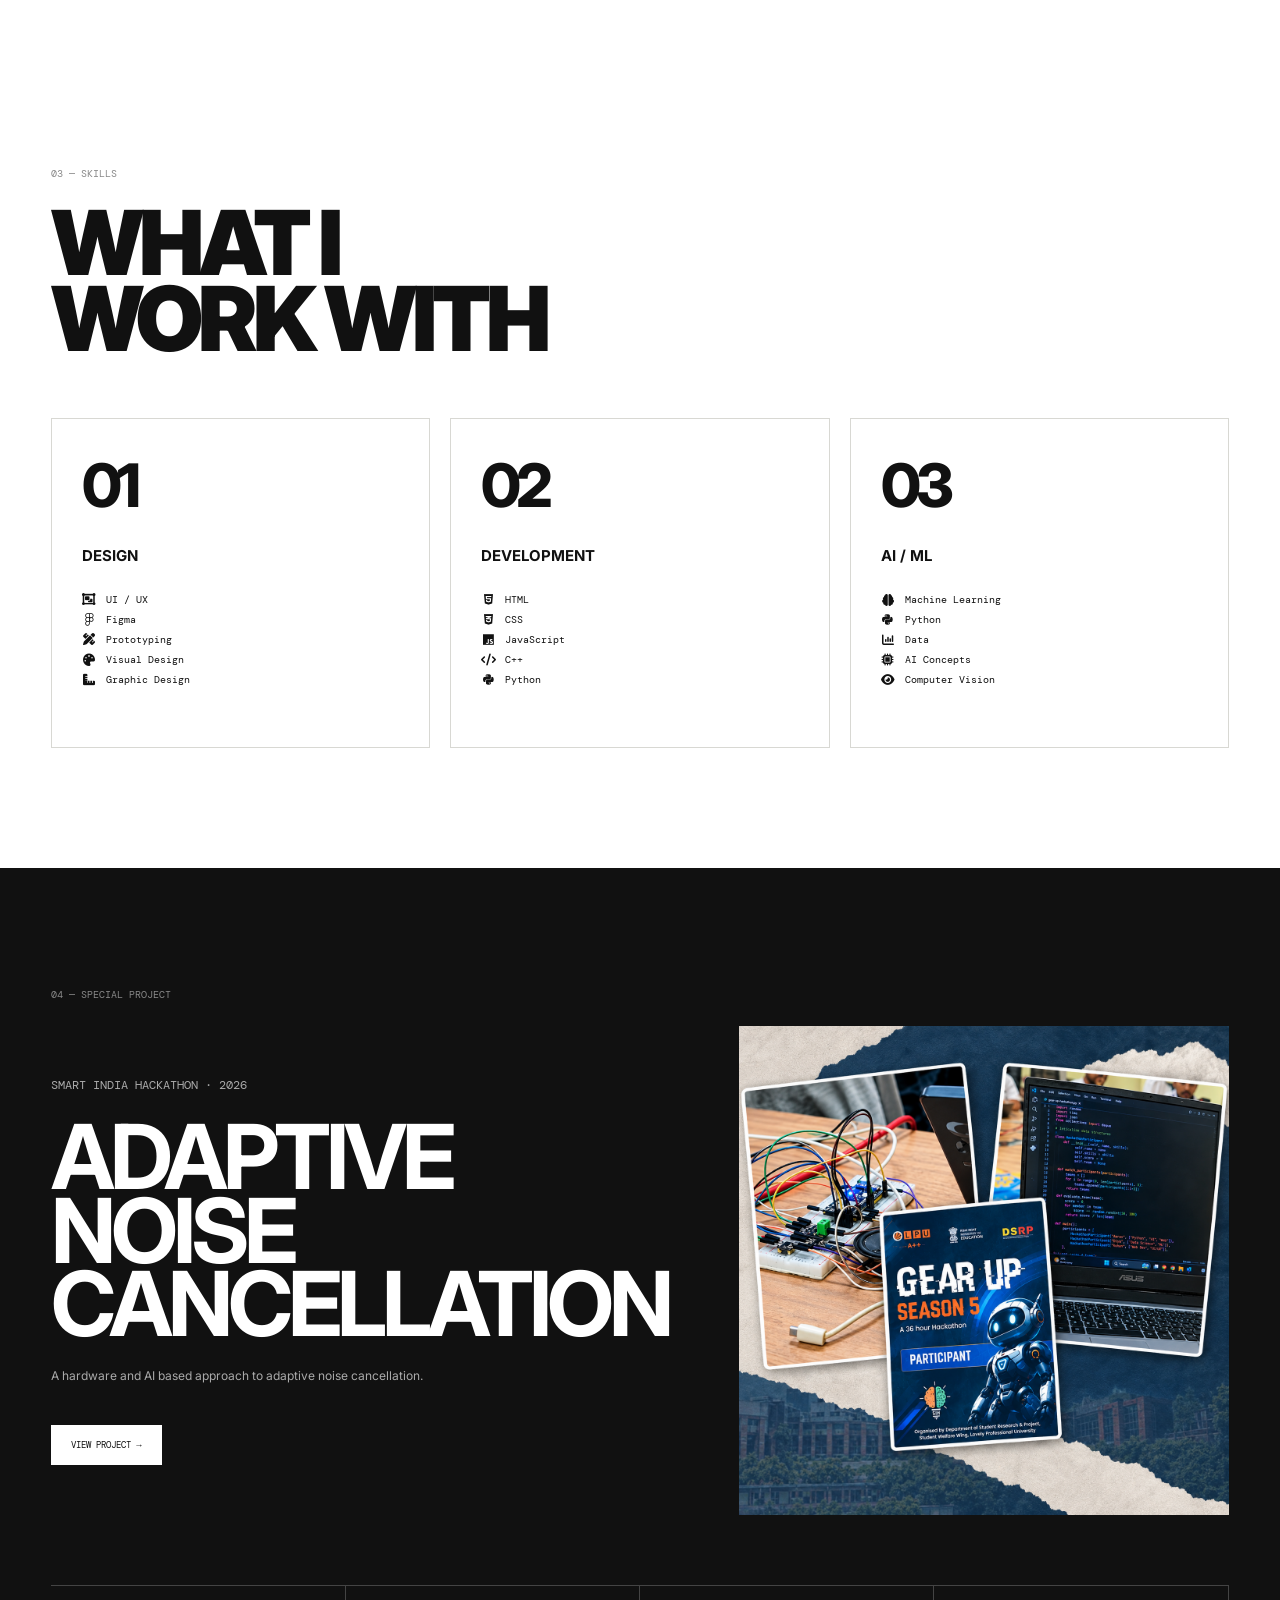
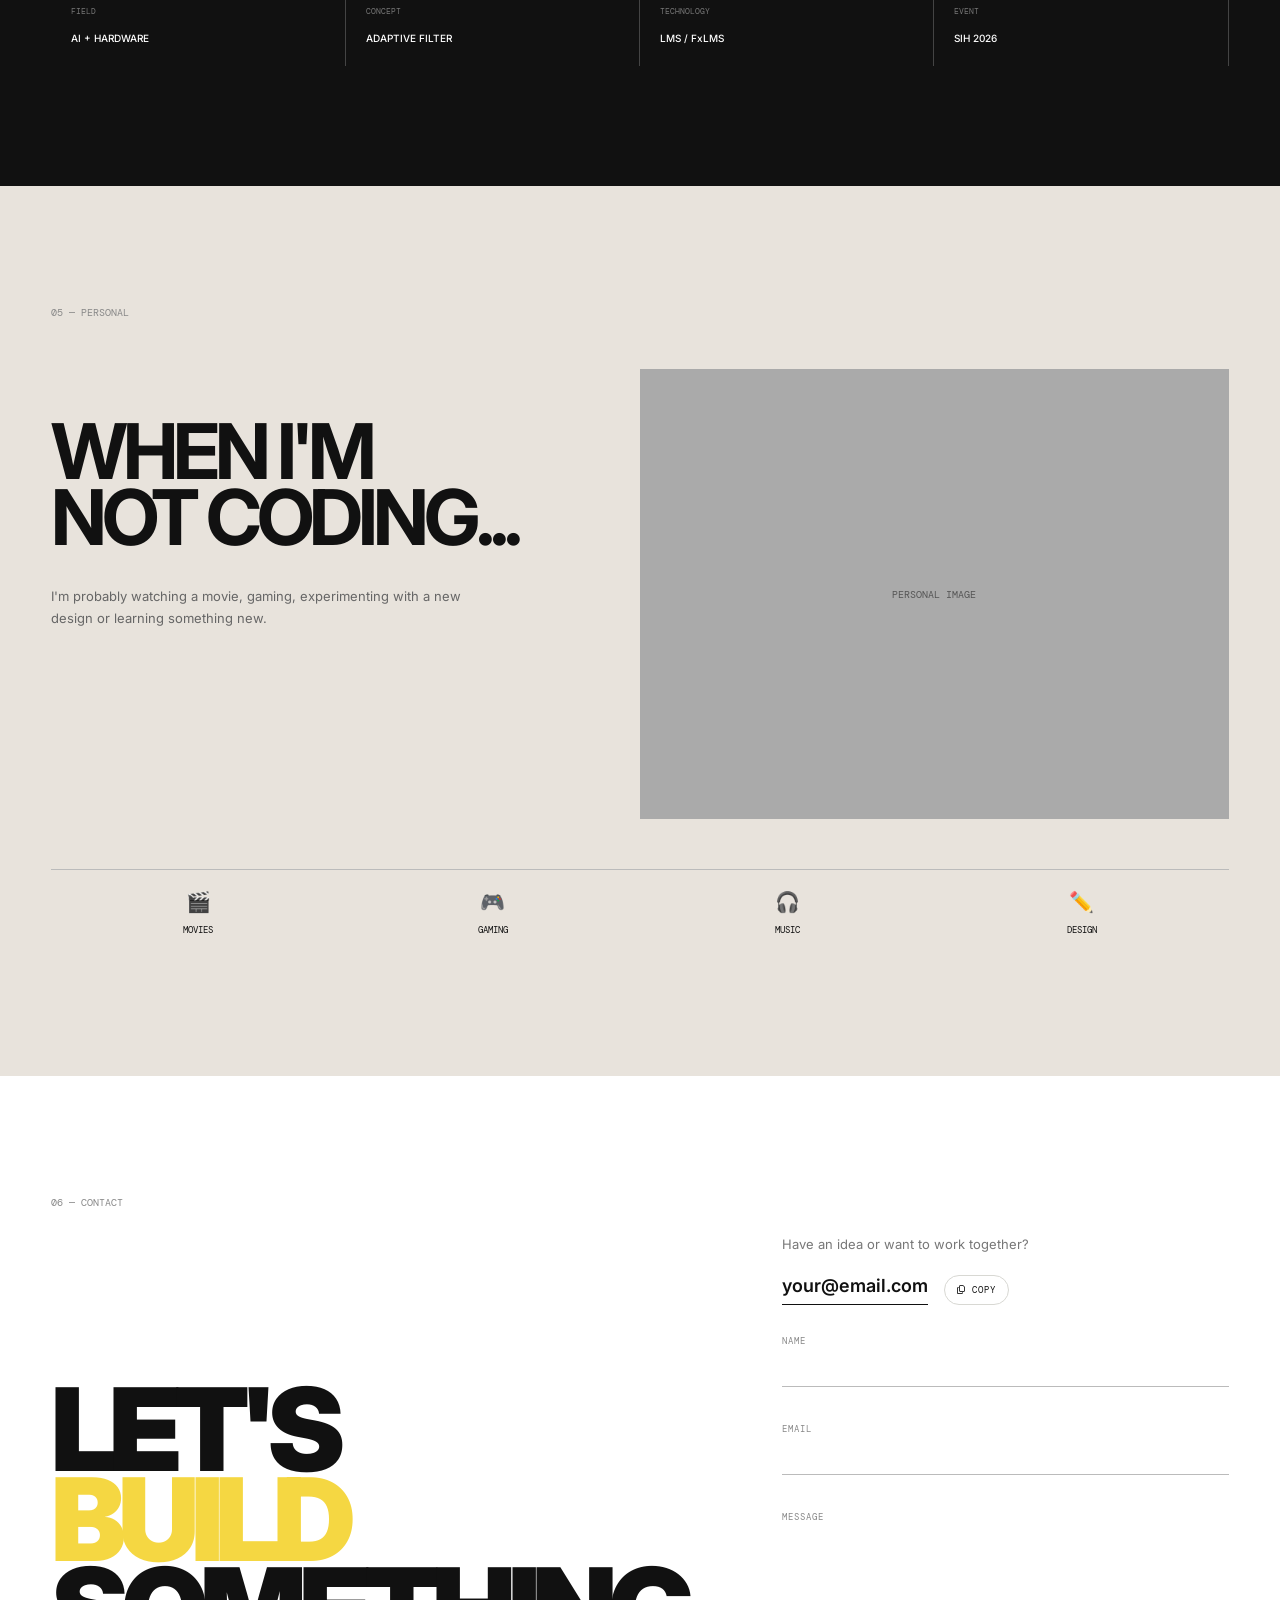
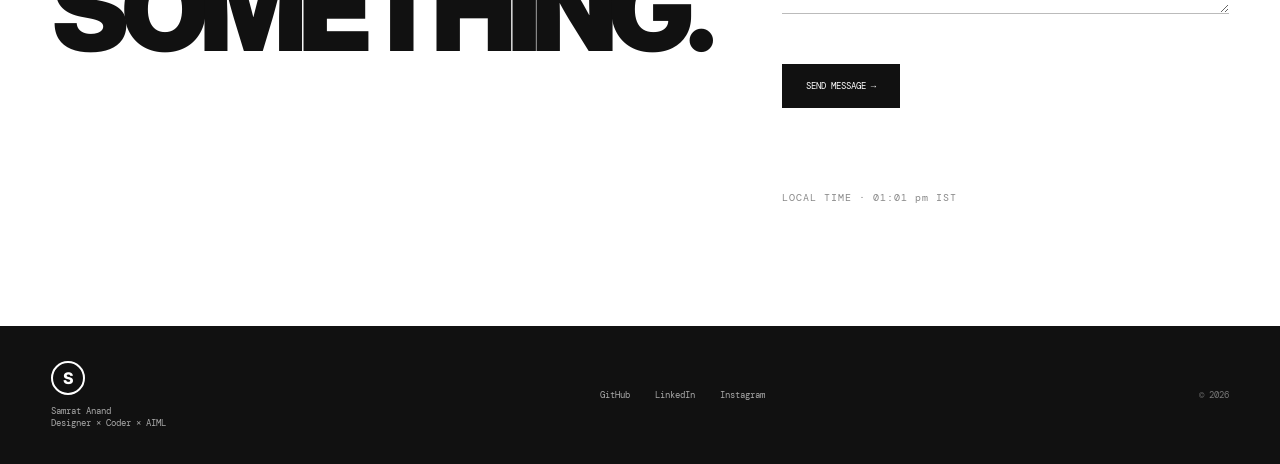
==== commit c4019101: "Modified css and js" ====
--- a/index_modified.html
+++ b/index_modified.html
@@ -6,6 +6,38 @@
     <meta name="viewport" content="width=device-width, initial-scale=1.0">
 
     <title>Samrat Anand | Designer × Coder</title>
+    <meta name="description"
+        content="Portfolio of Samrat Anand — UI/UX designer, front-end developer and B.Tech AIML student from India.">
+    <meta name="author" content="Samrat Anand">
+    <meta name="theme-color" content="#111111">
+
+    <!-- Open Graph / Social -->
+    <meta property="og:type" content="website">
+    <meta property="og:title" content="Samrat Anand | Designer × Coder">
+    <meta property="og:description"
+        content="UI/UX design, front-end development and AI/ML — selected work and projects.">
+    <meta property="og:image" content="samrat.png">
+    <meta name="twitter:card" content="summary_large_image">
+
+    <!-- Favicon (inline SVG) -->
+    <link rel="icon"
+        href="data:image/svg+xml,%3Csvg xmlns='http://www.w3.org/2000/svg' viewBox='0 0 64 64'%3E%3Crect width='64' height='64' rx='32' fill='%23111'/%3E%3Ctext x='32' y='43' font-family='Arial' font-weight='800' font-size='34' text-anchor='middle' fill='white'%3ES%3C/text%3E%3C/svg%3E">
+
+    <!-- Structured data -->
+    <script type="application/ld+json">
+    {
+        "@context": "https://schema.org",
+        "@type": "Person",
+        "name": "Samrat Anand",
+        "jobTitle": "UI/UX Designer & Front-end Developer",
+        "address": { "@type": "PostalAddress", "addressCountry": "IN" },
+        "sameAs": [
+            "https://x.com/Yourxsamrat",
+            "https://www.linkedin.com/in/samrat-anand-4928663a1/",
+            "https://www.instagram.com/yourxsamrat/"
+        ]
+    }
+    </script>
 
     <!-- Google Fonts -->
     <link rel="preconnect" href="https://fonts.googleapis.com">
@@ -18,19 +50,23 @@
     <link rel="stylesheet" href="https://cdnjs.cloudflare.com/ajax/libs/font-awesome/6.5.2/css/all.min.css">
     <!-- CSS -->
     <link rel="stylesheet" href="style.css">
+    <script src="script.js" defer></script>
 
 </head>
 
 
 <body>
 
+    <a href="#main" class="skip-link">Skip to content</a>
+    <div id="scroll-progress" aria-hidden="true"></div>
+
     <!-- =========================
          NAVBAR
     ========================== -->
 
-    <nav>
-
-        <a href="#" class="logo">
+    <nav aria-label="Primary">
+
+        <a href="#" class="logo" aria-label="Back to top">
             S
         </a>
 
@@ -57,7 +93,23 @@
             </a>
         </div>
 
+        <button id="menu-toggle" class="menu-toggle" aria-label="Toggle menu" aria-expanded="false"
+            aria-controls="mobile-menu">
+            <span></span><span></span><span></span>
+        </button>
+
     </nav>
+
+    <!-- Mobile menu -->
+    <div id="mobile-menu" class="mobile-menu">
+        <a href="#about">about</a>
+        <a href="#work">work</a>
+        <a href="#skills">skills</a>
+        <a href="#contact">contact</a>
+        <a href="resume.pdf" download>resume ↓</a>
+    </div>
+
+    <main id="main">
 
 
 
@@ -85,7 +137,7 @@
 
         <div class="hero-image">
 
-            <img class="portrait" src="samrat.png" alt="Samrat Anand">
+            <img class="portrait" src="samrat.png" alt="Samrat Anand" fetchpriority="high" decoding="async">
 
             <div class="code-bg">
                 &lt;html&gt;<br>
@@ -121,6 +173,19 @@
     </section>
 
 
+    <!-- =========================
+         MARQUEE
+    ========================== -->
+
+    <div class="marquee" aria-hidden="true">
+        <div class="marquee-track">
+            <span>UI / UX</span><span>✦</span><span>FIGMA</span><span>✦</span><span>HTML</span><span>✦</span><span>CSS</span><span>✦</span><span>JAVASCRIPT</span><span>✦</span><span>PYTHON</span><span>✦</span><span>C++</span><span>✦</span><span>MACHINE LEARNING</span><span>✦</span><span>COMPUTER VISION</span><span>✦</span>
+            <span>UI / UX</span><span>✦</span><span>FIGMA</span><span>✦</span><span>HTML</span><span>✦</span><span>CSS</span><span>✦</span><span>JAVASCRIPT</span><span>✦</span><span>PYTHON</span><span>✦</span><span>C++</span><span>✦</span><span>MACHINE LEARNING</span><span>✦</span><span>COMPUTER VISION</span><span>✦</span>
+        </div>
+    </div>
+
+
+
 
     <!-- =========================
          SELECTED WORK
@@ -132,7 +197,7 @@
             01 — SELECTED WORK
         </div>
 
-        <div class="section-heading">
+        <div class="section-heading reveal">
 
             <h2>
                 SELECTED<br>
@@ -146,6 +211,16 @@
 
         </div>
 
+        <!-- FILTERS -->
+
+        <div class="filters reveal" role="group" aria-label="Filter projects">
+            <button class="filter-btn active" data-filter="all" aria-pressed="true">ALL</button>
+            <button class="filter-btn" data-filter="design" aria-pressed="false">DESIGN</button>
+            <button class="filter-btn" data-filter="web" aria-pressed="false">WEB</button>
+            <button class="filter-btn" data-filter="ai" aria-pressed="false">AI / ML</button>
+        </div>
+
+
 
         <!-- ALL CARDS SAME SIZE -->
 
@@ -154,7 +229,7 @@
 
             <!-- PROJECT 1 -->
 
-            <article class="project-card">
+            <article class="project-card reveal" data-category="design web">
 
                 <div class="project-image project-one">
                     <span>01</span>
@@ -185,7 +260,7 @@
 
             <!-- PROJECT 2 -->
 
-            <article class="project-card">
+            <article class="project-card reveal" data-category="ai">
 
                 <div class="project-image project-two">
                     <span>02</span>
@@ -216,7 +291,7 @@
 
             <!-- PROJECT 3 -->
 
-            <article class="project-card">
+            <article class="project-card reveal" data-category="web">
 
                 <div class="project-image project-three">
                     <span>03</span>
@@ -247,7 +322,7 @@
 
             <!-- PROJECT 4 -->
 
-            <article class="project-card">
+            <article class="project-card reveal" data-category="design">
 
                 <div class="project-image project-four">
                     <span>04</span>
@@ -276,6 +351,8 @@
 
         </div>
 
+        <p id="project-empty" class="project-empty" hidden>No projects in this category yet.</p>
+
     </section>
 
 
@@ -286,12 +363,12 @@
 
     <section id="about" class="section">
 
-        <div class="section-number">
+        <div class="section-number reveal">
             02 — ABOUT
         </div>
 
 
-        <div class="about-grid">
+        <div class="about-grid reveal">
 
             <div class="about-text">
 
@@ -341,7 +418,7 @@
 
 
             <div class="about-image">
-                <img src="samrat_about.png" alt="Samrat Anand portrait">
+                <img src="samrat_about.png" alt="Samrat Anand portrait" loading="lazy" decoding="async">
             </div>
 
         </div>
@@ -366,7 +443,7 @@
         </h2>
 
 
-        <div class="skills-grid">
+        <div class="skills-grid reveal">
 
 
             <div class="skill-card">
@@ -378,7 +455,7 @@
                 <h3>DESIGN</h3>
 
                 <ul>
-                    <li><i class="fa-brands fa-figma"></i> UI / UX</li>
+                    <li><i class="fa-solid fa-object-group"></i> UI / UX</li>
                     <li><i class="fa-brands fa-figma"></i> Figma</li>
                     <li><i class="fa-solid fa-pen-ruler"></i> Prototyping</li>
                     <li><i class="fa-solid fa-palette"></i> Visual Design</li>
@@ -444,7 +521,7 @@
         </div>
 
 
-        <div class="special-grid">
+        <div class="special-grid reveal">
 
             <div class="special-content">
 
@@ -471,7 +548,7 @@
 
 
             <div class="special-image">
-                <img src="sih.png" alt="Sih image" >
+                <img src="sih.png" alt="Smart India Hackathon adaptive noise cancellation project" loading="lazy" decoding="async">
             </div>
 
         </div>
@@ -516,7 +593,7 @@
         </div>
 
 
-        <div class="personal-grid">
+        <div class="personal-grid reveal">
 
             <div class="personal-text">
 
@@ -580,7 +657,7 @@
         </div>
 
 
-        <div class="contact-grid">
+        <div class="contact-grid reveal">
 
             <h2>
                 LET'S<br>
@@ -596,17 +673,50 @@
                     work together?
                 </p>
 
-                <a
-                    href="mailto:your@email.com"
-                    class="email">
-                    your@email.com
-                </a>
-
-                <a
-                    href="mailto:your@email.com"
-                    class="button">
-                    EMAIL ME →
-                </a>
+                <div class="email-row">
+                    <a
+                        href="mailto:your@email.com"
+                        class="email">
+                        your@email.com
+                    </a>
+
+                    <button type="button" id="copy-email" class="copy-btn" data-email="your@email.com"
+                        aria-label="Copy email address">
+                        <i class="fa-regular fa-copy"></i> COPY
+                    </button>
+                </div>
+
+                <form id="contact-form" class="contact-form" data-to="your@email.com" novalidate>
+
+                    <div class="field">
+                        <label for="cf-name">NAME</label>
+                        <input id="cf-name" name="name" type="text" autocomplete="name" required
+                            aria-describedby="cf-name-error">
+                        <small id="cf-name-error" class="field-error" role="alert"></small>
+                    </div>
+
+                    <div class="field">
+                        <label for="cf-email">EMAIL</label>
+                        <input id="cf-email" name="email" type="email" autocomplete="email" required
+                            aria-describedby="cf-email-error">
+                        <small id="cf-email-error" class="field-error" role="alert"></small>
+                    </div>
+
+                    <div class="field">
+                        <label for="cf-message">MESSAGE</label>
+                        <textarea id="cf-message" name="message" rows="4" required
+                            aria-describedby="cf-message-error"></textarea>
+                        <small id="cf-message-error" class="field-error" role="alert"></small>
+                    </div>
+
+                    <button type="submit" class="button submit-btn">SEND MESSAGE →</button>
+                    <p id="form-status" class="form-status" role="status" aria-live="polite"></p>
+
+                </form>
+
+                <p class="local-time mono">
+                    LOCAL TIME · <span id="local-time">--:--</span>
+                </p>
 
             </div>
 
@@ -614,6 +724,8 @@
 
     </section>
 
+    </main>
+
 
 
     <!-- =========================
@@ -625,7 +737,7 @@
         <div>
 
             <div class="footer-logo">
-                A
+                S
             </div>
 
             <p>
@@ -639,18 +751,21 @@
         <div class="footer-links">
 
             <a href="#">GitHub</a>
-            <a href="https://www.linkedin.com/in/samrat-anand-4928663a1/" target="_blank" aria-label="LinkedIn"">LinkedIn</a>
-            <a href="https://www.instagram.com/yourxsamrat/" target="_blank ">Instagram</a>
+            <a href="https://www.linkedin.com/in/samrat-anand-4928663a1/" target="_blank" rel="noopener noreferrer">LinkedIn</a>
+            <a href="https://www.instagram.com/yourxsamrat/" target="_blank" rel="noopener noreferrer">Instagram</a>
 
         </div>
 
 
         <div class="copyright">
-            © 2026
+            © <span id="year">2026</span>
         </div>
 
     </footer>
 
+    <button id="back-to-top" class="back-to-top" aria-label="Back to top">↑</button>
+    <div id="toast" class="toast" role="status" aria-live="polite"></div>
+
 
 </body>
 
--- a/style.css
+++ b/style.css
@@ -169,7 +169,7 @@
     padding-right: 0;
 }
 .hero-right {
-    padding-left: o;
+    padding-left: 0;
     padding-right: 8%;
 }
 
@@ -1148,4 +1148,587 @@
         letter-spacing: -3px;
     }
 
-}+}
+
+
+
+
+/* =========================================================
+   UPGRADES
+   ========================================================= */
+
+/* ---------- Accessibility ---------- */
+
+.skip-link {
+    position: absolute;
+    left: 16px;
+    top: -60px;
+    z-index: 300;
+
+    background: #fff;
+    color: #111;
+
+    padding: 10px 16px;
+    border-radius: 6px;
+
+    font-family: "DM Mono", monospace;
+    font-size: 12px;
+
+    transition: top .2s;
+}
+
+.skip-link:focus {
+    top: 12px;
+}
+
+:focus-visible {
+    outline: 2px solid #f5d742;
+    outline-offset: 3px;
+}
+
+/* ---------- Scroll progress ---------- */
+
+#scroll-progress {
+    position: fixed;
+    top: 0;
+    left: 0;
+
+    height: 3px;
+    width: 0;
+
+    background: #f5d742;
+
+    z-index: 200;
+    pointer-events: none;
+}
+
+/* ---------- Active nav link ---------- */
+
+.nav-links a:not(.resume-btn) {
+    position: relative;
+    padding-bottom: 4px;
+}
+
+.nav-links a:not(.resume-btn)::after {
+    content: "";
+    position: absolute;
+    left: 0;
+    bottom: 0;
+
+    width: 100%;
+    height: 1px;
+
+    background: #f5d742;
+
+    transform: scaleX(0);
+    transform-origin: left;
+
+    transition: transform .3s ease;
+}
+
+.nav-links a.active,
+.nav-links a:not(.resume-btn):hover {
+    opacity: 1;
+}
+
+.nav-links a.active::after,
+.nav-links a:not(.resume-btn):hover::after {
+    transform: scaleX(1);
+}
+
+/* ---------- Hamburger + mobile menu ---------- */
+
+.menu-toggle {
+    display: none;
+
+    width: 40px;
+    height: 40px;
+
+    background: transparent;
+    border: 0;
+    cursor: pointer;
+
+    flex-direction: column;
+    align-items: center;
+    justify-content: center;
+    gap: 5px;
+}
+
+.menu-toggle span {
+    display: block;
+
+    width: 22px;
+    height: 2px;
+
+    background: #fff;
+
+    transition: transform .3s ease, opacity .2s ease;
+}
+
+.menu-toggle[aria-expanded="true"] span:nth-child(1) {
+    transform: translateY(7px) rotate(45deg);
+}
+
+.menu-toggle[aria-expanded="true"] span:nth-child(2) {
+    opacity: 0;
+}
+
+.menu-toggle[aria-expanded="true"] span:nth-child(3) {
+    transform: translateY(-7px) rotate(-45deg);
+}
+
+.mobile-menu {
+    position: fixed;
+    top: 64px;
+    left: 0;
+    right: 0;
+    bottom: 0;
+
+    z-index: 99;
+
+    background: #111;
+    color: #fff;
+
+    display: flex;
+    flex-direction: column;
+    justify-content: center;
+    gap: 6px;
+
+    padding: 0 8vw;
+
+    opacity: 0;
+    visibility: hidden;
+    transform: translateY(-12px);
+
+    transition: opacity .3s ease, transform .3s ease, visibility .3s;
+}
+
+.mobile-menu.open {
+    opacity: 1;
+    visibility: visible;
+    transform: none;
+}
+
+.mobile-menu a {
+    font-size: clamp(40px, 12vw, 64px);
+    font-weight: 900;
+    letter-spacing: -3px;
+    line-height: 1.1;
+
+    opacity: .55;
+
+    transition: opacity .2s, padding-left .2s;
+}
+
+.mobile-menu a:hover,
+.mobile-menu a.active {
+    opacity: 1;
+    padding-left: 10px;
+}
+
+body.menu-open {
+    overflow: hidden;
+}
+
+/* ---------- Marquee ---------- */
+
+.marquee {
+    overflow: hidden;
+
+    border-top: 1px solid var(--light-gray);
+    border-bottom: 1px solid var(--light-gray);
+
+    padding: 16px 0;
+}
+
+.marquee-track {
+    display: flex;
+    gap: 36px;
+    width: max-content;
+
+    animation: marquee 40s linear infinite;
+}
+
+.marquee-track span {
+    font-family: "DM Mono", monospace;
+    font-size: 12px;
+    letter-spacing: 3px;
+    white-space: nowrap;
+
+    color: #555;
+}
+
+.marquee-track span:nth-child(even) {
+    color: #f5d742;
+}
+
+.marquee:hover .marquee-track {
+    animation-play-state: paused;
+}
+
+@keyframes marquee {
+    to {
+        transform: translateX(-50%);
+    }
+}
+
+/* ---------- Reveal on scroll ---------- */
+
+.js .reveal {
+    opacity: 0;
+    transform: translateY(28px);
+
+    transition: opacity .8s ease, transform .8s cubic-bezier(.2, .7, .2, 1);
+}
+
+.js .reveal.in {
+    opacity: 1;
+    transform: none;
+}
+
+.js .project-card.reveal:nth-child(2) { transition-delay: .08s, .08s; }
+.js .project-card.reveal:nth-child(3) { transition-delay: .16s, .16s; }
+.js .project-card.reveal:nth-child(4) { transition-delay: .24s, .24s; }
+
+/* keep card hover snappy once revealed */
+.js .project-card.reveal.in {
+    transition: opacity .8s ease, transform .3s ease;
+}
+
+/* ---------- Project filters ---------- */
+
+.filters {
+    display: flex;
+    flex-wrap: wrap;
+    gap: 10px;
+
+    margin-bottom: 35px;
+}
+
+.filter-btn {
+    font-family: "DM Mono", monospace;
+    font-size: 10px;
+    letter-spacing: 1px;
+
+    padding: 10px 18px;
+
+    background: transparent;
+    color: #111;
+
+    border: 1px solid var(--light-gray);
+    border-radius: 50px;
+
+    cursor: pointer;
+
+    transition: background .25s, color .25s, border-color .25s;
+}
+
+.filter-btn:hover {
+    border-color: #111;
+}
+
+.filter-btn.active {
+    background: #111;
+    color: #fff;
+    border-color: #111;
+}
+
+.project-card[hidden] {
+    display: none;
+}
+
+.project-empty {
+    font-family: "DM Mono", monospace;
+    font-size: 12px;
+    color: #777;
+
+    padding: 40px 0;
+}
+
+/* ---------- Project card polish ---------- */
+
+.project-card {
+    overflow: hidden;
+}
+
+.project-card:hover {
+    border-color: #111;
+}
+
+.project-info a {
+    transition: letter-spacing .25s, color .25s, border-color .25s;
+}
+
+.project-info a:hover {
+    letter-spacing: 1px;
+    color: #b89b00;
+    border-color: #b89b00;
+}
+
+/* ---------- Buttons ---------- */
+
+.button {
+    transition: transform .25s, background .25s, color .25s, box-shadow .25s;
+}
+
+.button:hover {
+    transform: translateY(-2px);
+    box-shadow: 0 8px 20px rgba(0, 0, 0, .2);
+}
+
+/* the contact section has a white page, so the button there is dark */
+.contact .button {
+    background: #111;
+    color: #fff;
+
+    border: 0;
+    cursor: pointer;
+}
+
+.contact .button:hover {
+    background: #f5d742;
+    color: #111;
+}
+
+/* ---------- Contact ---------- */
+
+.email-row {
+    display: flex;
+    align-items: center;
+    flex-wrap: wrap;
+    gap: 16px;
+
+    margin-bottom: 30px;
+}
+
+.email-row .email {
+    margin-bottom: 0;
+}
+
+.copy-btn {
+    font-family: "DM Mono", monospace;
+    font-size: 9px;
+    letter-spacing: 1px;
+
+    padding: 8px 12px;
+
+    background: transparent;
+    color: #111;
+
+    border: 1px solid var(--light-gray);
+    border-radius: 50px;
+
+    cursor: pointer;
+
+    transition: background .25s, color .25s;
+}
+
+.copy-btn:hover {
+    background: #111;
+    color: #fff;
+}
+
+.contact-form {
+    display: grid;
+    gap: 18px;
+}
+
+.field label {
+    display: block;
+
+    font-family: "DM Mono", monospace;
+    font-size: 9px;
+    letter-spacing: 1px;
+
+    color: #888;
+
+    margin-bottom: 6px;
+}
+
+.field input,
+.field textarea {
+    width: 100%;
+
+    font: inherit;
+    font-size: 14px;
+    color: #111;
+
+    background: transparent;
+
+    border: 0;
+    border-bottom: 1px solid #bbb;
+    border-radius: 0;
+
+    padding: 8px 0;
+
+    resize: vertical;
+
+    transition: border-color .25s;
+}
+
+.field input:focus,
+.field textarea:focus {
+    outline: none;
+    border-color: #111;
+}
+
+.field input[aria-invalid="true"],
+.field textarea[aria-invalid="true"] {
+    border-color: #d33;
+}
+
+.field-error {
+    display: block;
+    min-height: 14px;
+
+    margin-top: 4px;
+
+    font-family: "DM Mono", monospace;
+    font-size: 10px;
+    color: #d33;
+}
+
+.submit-btn {
+    justify-self: start;
+    padding: 16px 24px;
+}
+
+.form-status {
+    font-family: "DM Mono", monospace;
+    font-size: 10px;
+    color: #777;
+
+    min-height: 14px;
+    margin: 0;
+}
+
+.contact-info .local-time {
+    margin: 30px 0 0;
+
+    font-size: 10px;
+    letter-spacing: 1px;
+    color: #888;
+}
+
+/* ---------- Back to top + toast ---------- */
+
+.back-to-top {
+    position: fixed;
+    right: 24px;
+    bottom: 24px;
+
+    width: 46px;
+    height: 46px;
+
+    border-radius: 50%;
+    border: 0;
+
+    background: #111;
+    color: #fff;
+
+    font-size: 18px;
+    cursor: pointer;
+
+    z-index: 90;
+
+    opacity: 0;
+    visibility: hidden;
+    transform: translateY(12px);
+
+    transition: opacity .3s, transform .3s, visibility .3s, background .25s, color .25s;
+}
+
+.back-to-top.show {
+    opacity: 1;
+    visibility: visible;
+    transform: none;
+}
+
+.back-to-top:hover {
+    background: #f5d742;
+    color: #111;
+}
+
+.toast {
+    position: fixed;
+    left: 50%;
+    bottom: 28px;
+
+    transform: translate(-50%, 20px);
+
+    background: #111;
+    color: #fff;
+
+    font-family: "DM Mono", monospace;
+    font-size: 12px;
+
+    padding: 12px 20px;
+    border-radius: 50px;
+
+    opacity: 0;
+    pointer-events: none;
+
+    z-index: 250;
+
+    transition: opacity .3s, transform .3s;
+}
+
+.toast.show {
+    opacity: 1;
+    transform: translate(-50%, 0);
+}
+
+/* ---------- Responsive additions ---------- */
+
+@media (max-width: 900px) {
+
+    .menu-toggle {
+        display: flex;
+    }
+
+    nav {
+        gap: 12px;
+    }
+
+    .socials {
+        margin-left: auto;
+    }
+}
+
+@media (max-width: 550px) {
+
+    .socials {
+        display: none;
+    }
+
+    .menu-toggle {
+        margin-left: auto;
+    }
+
+    .back-to-top {
+        right: 16px;
+        bottom: 16px;
+    }
+}
+
+/* ---------- Reduced motion ---------- */
+
+@media (prefers-reduced-motion: reduce) {
+
+    html {
+        scroll-behavior: auto;
+    }
+
+    *,
+    *::before,
+    *::after {
+        animation-duration: .001ms !important;
+        animation-iteration-count: 1 !important;
+        transition-duration: .001ms !important;
+    }
+
+    .js .reveal {
+        opacity: 1;
+        transform: none;
+    }
+}
